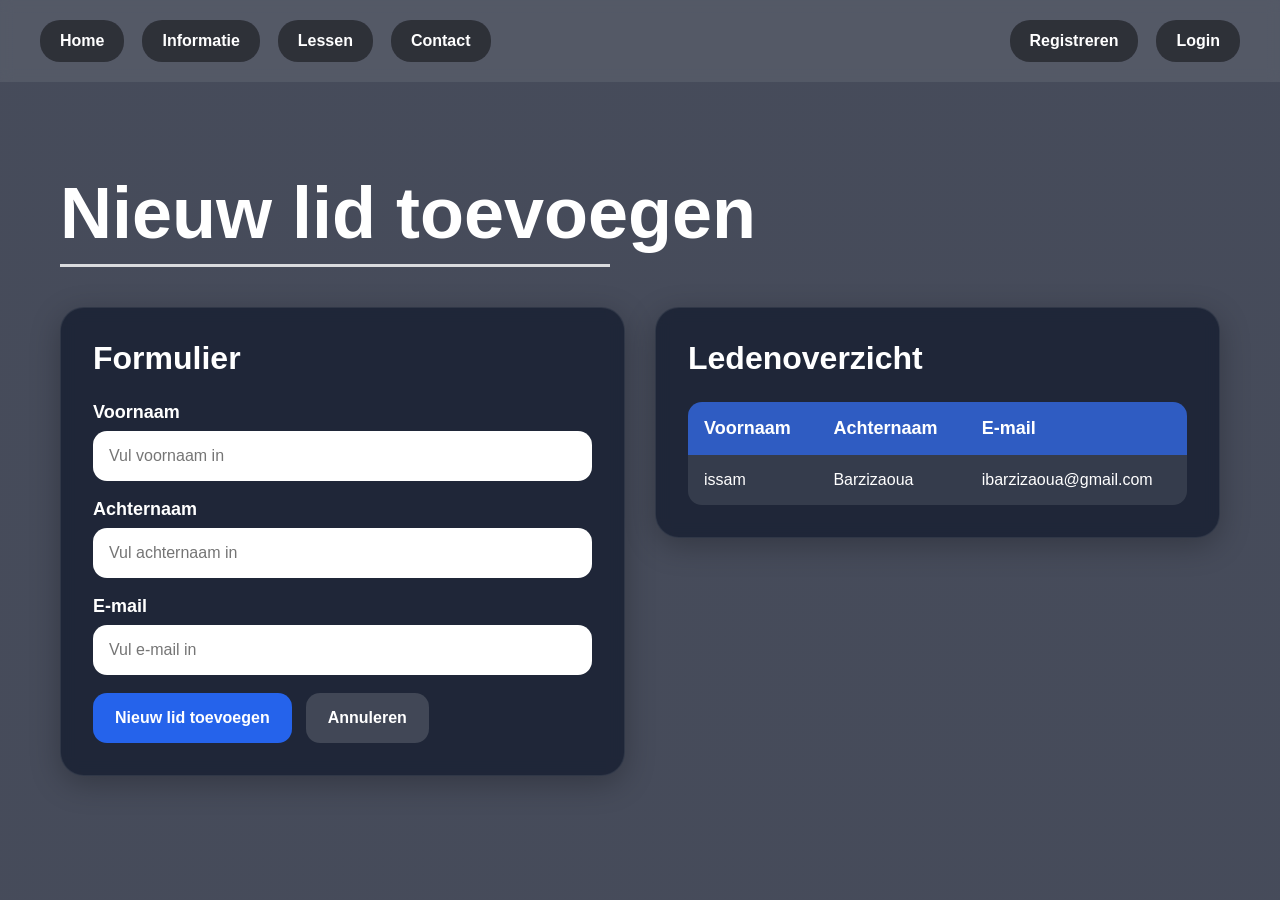
==== nieuwe lid toevoegen/index.html @ 4504243a "asdasds" ====
<!DOCTYPE html>
<html lang="nl">
<head>
  <meta charset="UTF-8" />
  <meta name="viewport" content="width=device-width, initial-scale=1.0" />
  <title>Nieuw lid toevoegen</title>
  <style>
    * {
      margin: 0;
      padding: 0;
      box-sizing: border-box;
      font-family: Arial, sans-serif;
    }

    body {
      min-height: 100vh;
      background: linear-gradient(rgba(8, 15, 35, 0.75), rgba(8, 15, 35, 0.75)),
        url('https://images.unsplash.com/photo-1583454110551-21f2fa2afe61?auto=format&fit=crop&w=1600&q=80')
        no-repeat center center/cover;
      color: white;
    }

    nav {
      width: 100%;
      padding: 20px 40px;
      display: flex;
      justify-content: space-between;
      align-items: center;
      background: rgba(255, 255, 255, 0.08);
      backdrop-filter: blur(6px);
    }

    .nav-left,
    .nav-right {
      display: flex;
      gap: 18px;
      align-items: center;
    }

    .nav-link {
      text-decoration: none;
      color: white;
      background: rgba(0, 0, 0, 0.45);
      padding: 12px 20px;
      border-radius: 20px;
      font-weight: bold;
      transition: 0.3s;
    }

    .nav-link:hover {
      background: rgba(37, 99, 235, 0.8);
    }

    .page-container {
      max-width: 1200px;
      margin: 70px auto;
      padding: 20px;
    }

    .title {
      font-size: 72px;
      font-weight: bold;
      margin-bottom: 10px;
    }

    .subtitle-line {
      width: 550px;
      height: 3px;
      background-color: rgba(255, 255, 255, 0.8);
      margin-bottom: 40px;
    }

    .content-grid {
      display: grid;
      grid-template-columns: 1fr 1fr;
      gap: 30px;
      align-items: start;
    }

    .card {
      background: rgba(15, 23, 42, 0.7);
      border: 1px solid rgba(255, 255, 255, 0.08);
      border-radius: 24px;
      padding: 32px;
      backdrop-filter: blur(8px);
      box-shadow: 0 8px 30px rgba(0, 0, 0, 0.25);
    }

    .card h2 {
      font-size: 32px;
      margin-bottom: 25px;
    }

    .form-group {
      margin-bottom: 18px;
    }

    .form-group label {
      display: block;
      margin-bottom: 8px;
      font-weight: bold;
      font-size: 18px;
    }

    .form-group input {
      width: 100%;
      padding: 16px;
      border: none;
      border-radius: 14px;
      font-size: 16px;
      outline: none;
    }

    .button-group {
      display: flex;
      gap: 14px;
      margin-top: 18px;
    }

    button {
      border: none;
      border-radius: 14px;
      padding: 16px 22px;
      font-size: 16px;
      font-weight: bold;
      cursor: pointer;
      transition: 0.3s;
    }

    .btn-primary {
      background: #2563eb;
      color: white;
    }

    .btn-primary:hover {
      background: #1d4ed8;
    }

    .btn-secondary {
      background: rgba(255, 255, 255, 0.15);
      color: white;
    }

    .btn-secondary:hover {
      background: rgba(255, 255, 255, 0.25);
    }

    .message {
      margin-top: 18px;
      padding: 14px 16px;
      border-radius: 12px;
      font-weight: bold;
      display: none;
    }

    .message.error {
      display: block;
      background: rgba(220, 38, 38, 0.2);
      border: 1px solid rgba(248, 113, 113, 0.5);
      color: #fecaca;
    }

    table {
      width: 100%;
      border-collapse: collapse;
      overflow: hidden;
      border-radius: 14px;
    }

    th, td {
      padding: 16px;
      text-align: left;
    }

    th {
      background: #2f5cc2;
      color: white;
      font-size: 18px;
    }

    td {
      background: rgba(255, 255, 255, 0.1);
      font-size: 16px;
    }

    @media (max-width: 900px) {
      .content-grid {
        grid-template-columns: 1fr;
      }

      .title {
        font-size: 48px;
      }

      .subtitle-line {
        width: 100%;
      }
    }
  </style>
</head>
<body>

  <nav>
    <div class="nav-left">
      <a href="#" class="nav-link">Home</a>
      <a href="#" class="nav-link">Informatie</a>
      <a href="#" class="nav-link">Lessen</a>
      <a href="#" class="nav-link">Contact</a>
    </div>
    <div class="nav-right">
      <a href="#" class="nav-link">Registreren</a>
      <a href="#" class="nav-link">Login</a>
    </div>
  </nav>

  <div class="page-container">
    <div class="title">Nieuw lid toevoegen</div>
    <div class="subtitle-line"></div>

    <div class="content-grid">
      <div class="card">
        <h2>Formulier</h2>

        <div class="form-group">
          <label for="voornaam">Voornaam</label>
          <input type="text" id="voornaam" placeholder="Vul voornaam in">
        </div>

        <div class="form-group">
          <label for="achternaam">Achternaam</label>
          <input type="text" id="achternaam" placeholder="Vul achternaam in">
        </div>

        <div class="form-group">
          <label for="email">E-mail</label>
          <input type="email" id="email" placeholder="Vul e-mail in">
        </div>

        <div class="button-group">
          <button class="btn-primary" onclick="voegLidToe()">Nieuw lid toevoegen</button>
          <button class="btn-secondary" onclick="annuleerFormulier()">Annuleren</button>
        </div>

        <div id="melding" class="message"></div>
      </div>

      <div class="card">
        <h2>Ledenoverzicht</h2>

        <table>
          <thead>
            <tr>
              <th>Voornaam</th>
              <th>Achternaam</th>
              <th>E-mail</th>
            </tr>
          </thead>
          <tbody id="ledenLijst">
            <tr>
              <td>issam</td>
              <td>Barzizaoua</td>
              <td>ibarzizaoua@gmail.com</td>
            </tr>
          </tbody>
        </table>
      </div>
    </div>
  </div>

  <script>
    function voegLidToe() {
      const voornaam = document.getElementById("voornaam").value.trim();
      const achternaam = document.getElementById("achternaam").value.trim();
      const email = document.getElementById("email").value.trim();
      const melding = document.getElementById("melding");

      if (voornaam === "" || achternaam === "" || email === "") {
        melding.textContent = "Het lid kan niet worden aangemaakt";
        melding.className = "message error";
        return;
      }

      if (!email.includes("@") || !email.includes(".")) {
        melding.textContent = "Het lid kan niet worden aangemaakt";
        melding.className = "message error";
        return;
      }

      melding.textContent = "Het lid kan niet worden aangemaakt";
      melding.className = "message error";
    }

    function annuleerFormulier() {
      document.getElementById("voornaam").value = "";
      document.getElementById("achternaam").value = "";
      document.getElementById("email").value = "";

      const melding = document.getElementById("melding");
      melding.style.display = "none";
      melding.className = "message";
      melding.textContent = "";
    }
  </script>

</body>
</html>
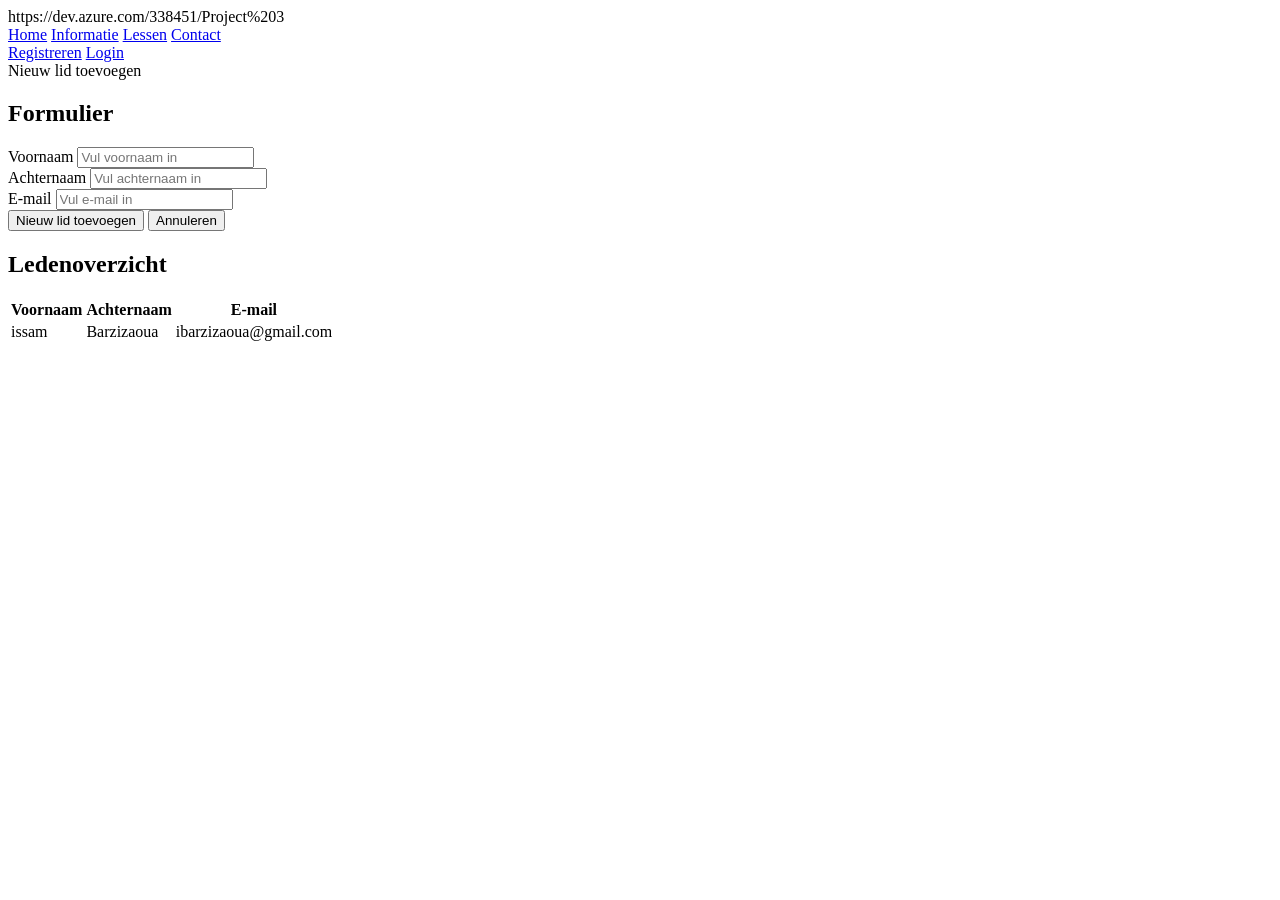
==== commit e41ec9b5: "huidige voortgang opgeslagen" ====
--- a/nieuwe lid toevoegen/index.html
+++ b/nieuwe lid toevoegen/index.html
@@ -4,199 +4,7 @@
   <meta charset="UTF-8" />
   <meta name="viewport" content="width=device-width, initial-scale=1.0" />
   <title>Nieuw lid toevoegen</title>
-  <style>
-    * {
-      margin: 0;
-      padding: 0;
-      box-sizing: border-box;
-      font-family: Arial, sans-serif;
-    }
-
-    body {
-      min-height: 100vh;
-      background: linear-gradient(rgba(8, 15, 35, 0.75), rgba(8, 15, 35, 0.75)),
-        url('https://images.unsplash.com/photo-1583454110551-21f2fa2afe61?auto=format&fit=crop&w=1600&q=80')
-        no-repeat center center/cover;
-      color: white;
-    }
-
-    nav {
-      width: 100%;
-      padding: 20px 40px;
-      display: flex;
-      justify-content: space-between;
-      align-items: center;
-      background: rgba(255, 255, 255, 0.08);
-      backdrop-filter: blur(6px);
-    }
-
-    .nav-left,
-    .nav-right {
-      display: flex;
-      gap: 18px;
-      align-items: center;
-    }
-
-    .nav-link {
-      text-decoration: none;
-      color: white;
-      background: rgba(0, 0, 0, 0.45);
-      padding: 12px 20px;
-      border-radius: 20px;
-      font-weight: bold;
-      transition: 0.3s;
-    }
-
-    .nav-link:hover {
-      background: rgba(37, 99, 235, 0.8);
-    }
-
-    .page-container {
-      max-width: 1200px;
-      margin: 70px auto;
-      padding: 20px;
-    }
-
-    .title {
-      font-size: 72px;
-      font-weight: bold;
-      margin-bottom: 10px;
-    }
-
-    .subtitle-line {
-      width: 550px;
-      height: 3px;
-      background-color: rgba(255, 255, 255, 0.8);
-      margin-bottom: 40px;
-    }
-
-    .content-grid {
-      display: grid;
-      grid-template-columns: 1fr 1fr;
-      gap: 30px;
-      align-items: start;
-    }
-
-    .card {
-      background: rgba(15, 23, 42, 0.7);
-      border: 1px solid rgba(255, 255, 255, 0.08);
-      border-radius: 24px;
-      padding: 32px;
-      backdrop-filter: blur(8px);
-      box-shadow: 0 8px 30px rgba(0, 0, 0, 0.25);
-    }
-
-    .card h2 {
-      font-size: 32px;
-      margin-bottom: 25px;
-    }
-
-    .form-group {
-      margin-bottom: 18px;
-    }
-
-    .form-group label {
-      display: block;
-      margin-bottom: 8px;
-      font-weight: bold;
-      font-size: 18px;
-    }
-
-    .form-group input {
-      width: 100%;
-      padding: 16px;
-      border: none;
-      border-radius: 14px;
-      font-size: 16px;
-      outline: none;
-    }
-
-    .button-group {
-      display: flex;
-      gap: 14px;
-      margin-top: 18px;
-    }
-
-    button {
-      border: none;
-      border-radius: 14px;
-      padding: 16px 22px;
-      font-size: 16px;
-      font-weight: bold;
-      cursor: pointer;
-      transition: 0.3s;
-    }
-
-    .btn-primary {
-      background: #2563eb;
-      color: white;
-    }
-
-    .btn-primary:hover {
-      background: #1d4ed8;
-    }
-
-    .btn-secondary {
-      background: rgba(255, 255, 255, 0.15);
-      color: white;
-    }
-
-    .btn-secondary:hover {
-      background: rgba(255, 255, 255, 0.25);
-    }
-
-    .message {
-      margin-top: 18px;
-      padding: 14px 16px;
-      border-radius: 12px;
-      font-weight: bold;
-      display: none;
-    }
-
-    .message.error {
-      display: block;
-      background: rgba(220, 38, 38, 0.2);
-      border: 1px solid rgba(248, 113, 113, 0.5);
-      color: #fecaca;
-    }
-
-    table {
-      width: 100%;
-      border-collapse: collapse;
-      overflow: hidden;
-      border-radius: 14px;
-    }
-
-    th, td {
-      padding: 16px;
-      text-align: left;
-    }
-
-    th {
-      background: #2f5cc2;
-      color: white;
-      font-size: 18px;
-    }
-
-    td {
-      background: rgba(255, 255, 255, 0.1);
-      font-size: 16px;
-    }
-
-    @media (max-width: 900px) {
-      .content-grid {
-        grid-template-columns: 1fr;
-      }
-
-      .title {
-        font-size: 48px;
-      }
-
-      .subtitle-line {
-        width: 100%;
-      }
-    }
-  </style>
+  https://dev.azure.com/338451/Project%203
 </head>
 <body>
 
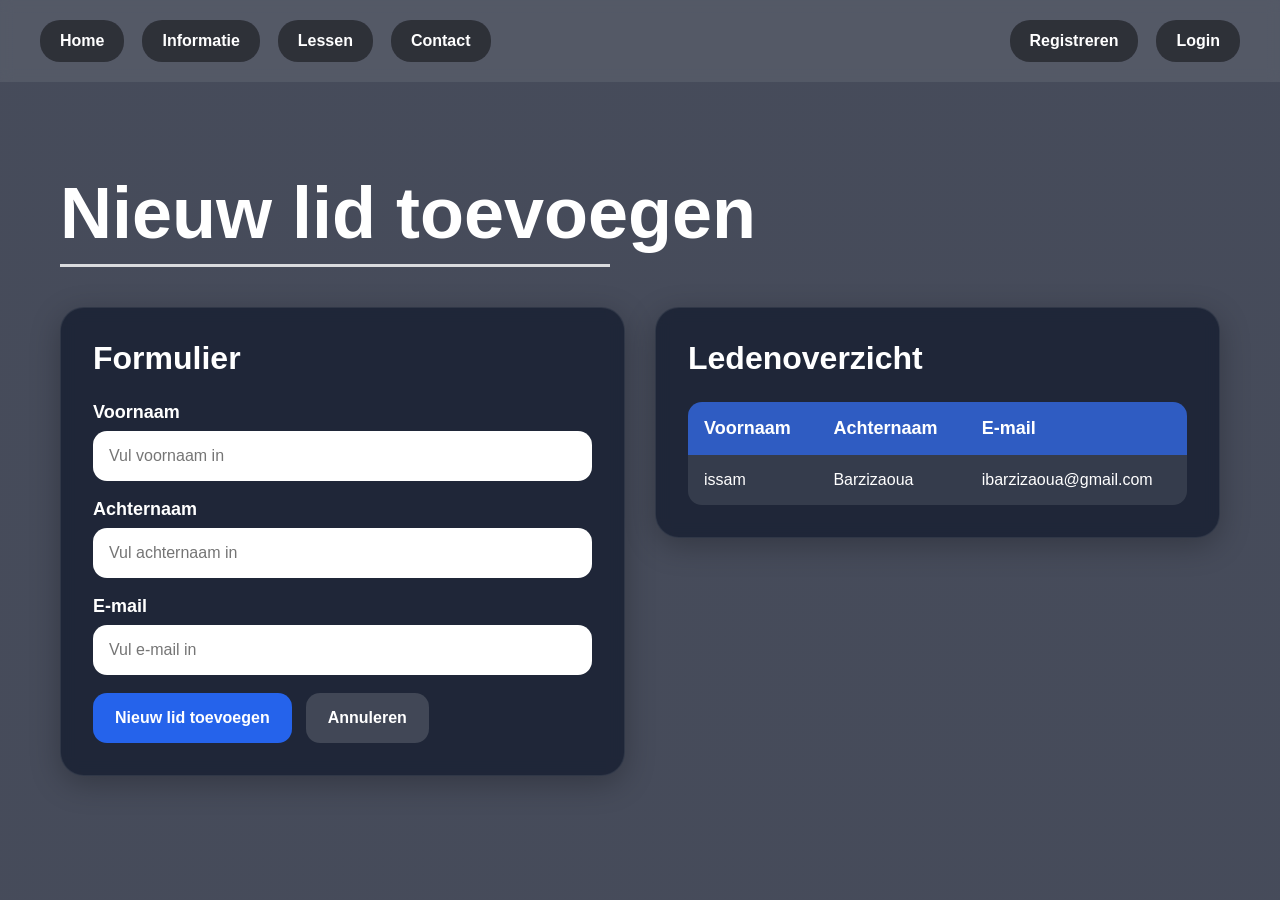
==== commit 07f9f94a: "merge conflict" ====
--- a/nieuwe lid toevoegen/index.html
+++ b/nieuwe lid toevoegen/index.html
@@ -4,7 +4,199 @@
   <meta charset="UTF-8" />
   <meta name="viewport" content="width=device-width, initial-scale=1.0" />
   <title>Nieuw lid toevoegen</title>
-  https://dev.azure.com/338451/Project%203
+  <style>
+    * {
+      margin: 0;
+      padding: 0;
+      box-sizing: border-box;
+      font-family: Arial, sans-serif;
+    }
+
+    body {
+      min-height: 100vh;
+      background: linear-gradient(rgba(8, 15, 35, 0.75), rgba(8, 15, 35, 0.75)),
+        url('https://images.unsplash.com/photo-1583454110551-21f2fa2afe61?auto=format&fit=crop&w=1600&q=80')
+        no-repeat center center/cover;
+      color: white;
+    }
+
+    nav {
+      width: 100%;
+      padding: 20px 40px;
+      display: flex;
+      justify-content: space-between;
+      align-items: center;
+      background: rgba(255, 255, 255, 0.08);
+      backdrop-filter: blur(6px);
+    }
+
+    .nav-left,
+    .nav-right {
+      display: flex;
+      gap: 18px;
+      align-items: center;
+    }
+
+    .nav-link {
+      text-decoration: none;
+      color: white;
+      background: rgba(0, 0, 0, 0.45);
+      padding: 12px 20px;
+      border-radius: 20px;
+      font-weight: bold;
+      transition: 0.3s;
+    }
+
+    .nav-link:hover {
+      background: rgba(37, 99, 235, 0.8);
+    }
+
+    .page-container {
+      max-width: 1200px;
+      margin: 70px auto;
+      padding: 20px;
+    }
+
+    .title {
+      font-size: 72px;
+      font-weight: bold;
+      margin-bottom: 10px;
+    }
+
+    .subtitle-line {
+      width: 550px;
+      height: 3px;
+      background-color: rgba(255, 255, 255, 0.8);
+      margin-bottom: 40px;
+    }
+
+    .content-grid {
+      display: grid;
+      grid-template-columns: 1fr 1fr;
+      gap: 30px;
+      align-items: start;
+    }
+
+    .card {
+      background: rgba(15, 23, 42, 0.7);
+      border: 1px solid rgba(255, 255, 255, 0.08);
+      border-radius: 24px;
+      padding: 32px;
+      backdrop-filter: blur(8px);
+      box-shadow: 0 8px 30px rgba(0, 0, 0, 0.25);
+    }
+
+    .card h2 {
+      font-size: 32px;
+      margin-bottom: 25px;
+    }
+
+    .form-group {
+      margin-bottom: 18px;
+    }
+
+    .form-group label {
+      display: block;
+      margin-bottom: 8px;
+      font-weight: bold;
+      font-size: 18px;
+    }
+
+    .form-group input {
+      width: 100%;
+      padding: 16px;
+      border: none;
+      border-radius: 14px;
+      font-size: 16px;
+      outline: none;
+    }
+
+    .button-group {
+      display: flex;
+      gap: 14px;
+      margin-top: 18px;
+    }
+
+    button {
+      border: none;
+      border-radius: 14px;
+      padding: 16px 22px;
+      font-size: 16px;
+      font-weight: bold;
+      cursor: pointer;
+      transition: 0.3s;
+    }
+
+    .btn-primary {
+      background: #2563eb;
+      color: white;
+    }
+
+    .btn-primary:hover {
+      background: #1d4ed8;
+    }
+
+    .btn-secondary {
+      background: rgba(255, 255, 255, 0.15);
+      color: white;
+    }
+
+    .btn-secondary:hover {
+      background: rgba(255, 255, 255, 0.25);
+    }
+
+    .message {
+      margin-top: 18px;
+      padding: 14px 16px;
+      border-radius: 12px;
+      font-weight: bold;
+      display: none;
+    }
+
+    .message.error {
+      display: block;
+      background: rgba(220, 38, 38, 0.2);
+      border: 1px solid rgba(248, 113, 113, 0.5);
+      color: #fecaca;
+    }
+
+    table {
+      width: 100%;
+      border-collapse: collapse;
+      overflow: hidden;
+      border-radius: 14px;
+    }
+
+    th, td {
+      padding: 16px;
+      text-align: left;
+    }
+
+    th {
+      background: #2f5cc2;
+      color: white;
+      font-size: 18px;
+    }
+
+    td {
+      background: rgba(255, 255, 255, 0.1);
+      font-size: 16px;
+    }
+
+    @media (max-width: 900px) {
+      .content-grid {
+        grid-template-columns: 1fr;
+      }
+
+      .title {
+        font-size: 48px;
+      }
+
+      .subtitle-line {
+        width: 100%;
+      }
+    }
+  </style>
 </head>
 <body>
 
